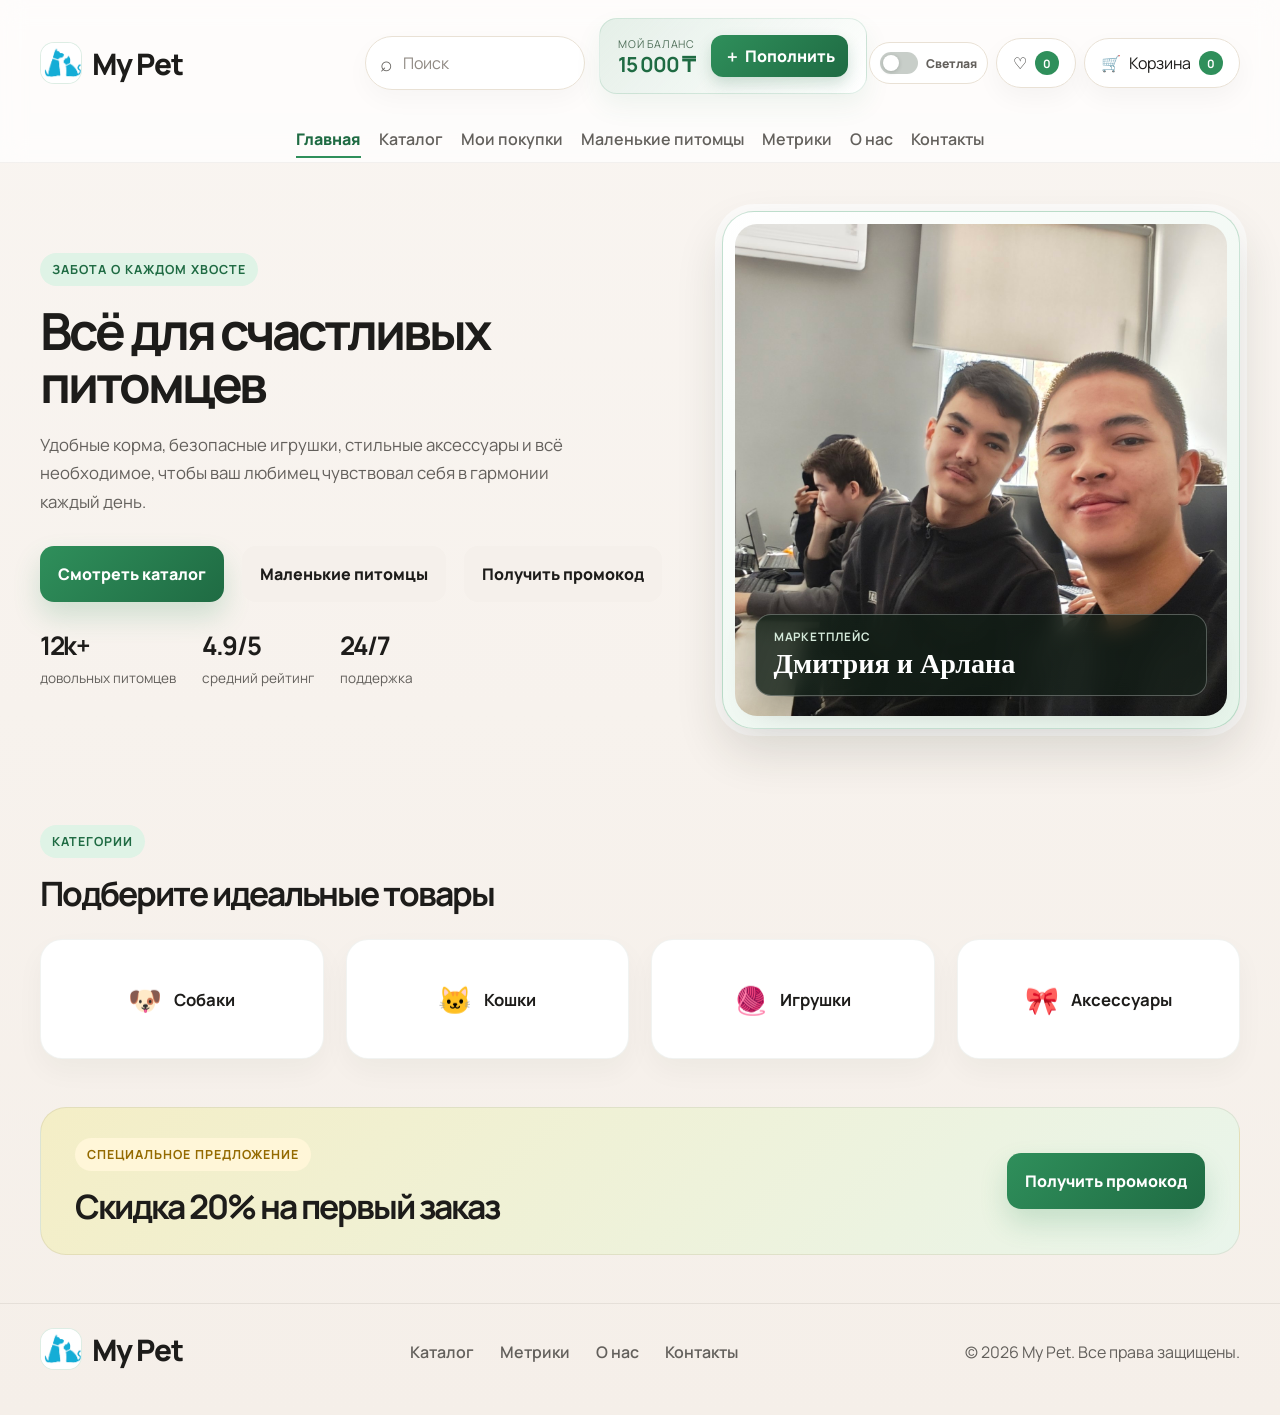
==== index.html @ b41014d1 "Initial My Pet website" ====
<!DOCTYPE html>
<html lang="ru">
  <head>
    <meta charset="UTF-8" />
    <meta name="viewport" content="width=device-width, initial-scale=1.0" />
    <title>My Pet — всё для счастливых питомцев</title>
    <meta
      name="description"
      content="My Pet — современный зоомагазин с товарами для собак, кошек и домашних любимцев."
    />
    <link rel="preconnect" href="https://fonts.googleapis.com" />
    <link rel="preconnect" href="https://fonts.gstatic.com" crossorigin />
    <link
      href="https://fonts.googleapis.com/css2?family=Manrope:wght@400;500;600;700;800&display=swap"
      rel="stylesheet"
    />
    <link rel="icon" href="favicon.ico" type="image/x-icon" />
    <link rel="stylesheet" href="style.css" />
    <link rel="preconnect" href="index2.html">
  </head>
  <body>
    <div class="page-shell">
      <header class="site-header" id="top">
        <div class="container header-inner">
          <a href="index.html" class="logo" aria-label="My Pet home">
            <span class="logo-mark"><img class="logo-photo" src="images (1).png" alt="" /></span>
            <span>My Pet</span>
          </a>

          <nav class="main-nav" aria-label="Основное меню">
            <a href="index.html">Главная</a>
            <a href="catalog.html">Каталог</a>
            <a href="orders.html">Мои покупки</a>
            <a href="index2.html">Маленькие питомцы</a>
            <a href="metrics%20(1).html">Метрики</a>
            <a href="about.html">О нас</a>
            <a href="contacts.html">Контакты</a>
          </nav>

          <div class="header-tools">
            <label class="search-box" aria-label="Поиск товаров">
              <span class="search-icon">⌕</span>
              <input id="searchInput" type="search" placeholder="Поиск" />
            </label>

            <div class="wallet-panel header-wallet" aria-live="polite">
              <div class="wallet-copy">
                <span class="wallet-label">Мой баланс</span>
                <strong class="wallet-value" data-balance-display>0 ₸</strong>
              </div>
              <button class="wallet-button" id="topUpBalanceButton" type="button">
                <span aria-hidden="true">＋</span> Пополнить
              </button>
            </div>

            <label class="theme-toggle">
              <input id="themeToggle" type="checkbox" role="switch" aria-label="Тёмная тема" />
              <span class="theme-switch" aria-hidden="true"><span></span></span>
              <span class="theme-toggle-label" data-theme-label>Светлая</span>
            </label>

            <a class="icon-button" id="favoriteButton" href="favorites.html" aria-label="Избранное">
              <span>♡</span>
              <span class="count" id="favoriteCount">0</span>
            </a>

            <a class="cart-button" id="cartButton" href="cart.html" aria-label="Корзина">
              <span>🛒</span>
              <span>Корзина</span>
              <span class="count" id="cartCount">0</span>
            </a>
          </div>
        </div>
      </header>

      <main>
        <section class="hero container section-space">
          <div class="hero-copy">
            <span class="eyebrow">Забота о каждом хвосте</span>
            <h1>Всё для счастливых питомцев</h1>
            <p>
              Удобные корма, безопасные игрушки, стильные аксессуары и всё необходимое,
              чтобы ваш любимец чувствовал себя в гармонии каждый день.
            </p>

            <div class="hero-actions">
              <a class="primary-btn" href="catalog.html">Смотреть каталог</a>
              <a class="secondary-btn" href="index2.html">Маленькие питомцы</a>
              <button class="secondary-btn" id="promoButton" type="button">Получить промокод</button>
            </div>
            <div class="hero-stats">
              <div>
                <strong>12k+</strong>
                <span>довольных питомцев</span>
              </div>
              <div>
                <strong>4.9/5</strong>
                <span>средний рейтинг</span>
              </div>
              <div>
                <strong>24/7</strong>
                <span>поддержка</span>
              </div>
            </div>
          </div>

          <div class="hero-visual">
            <div class="image-card">
              <img src="5330452060048136921.jpg" alt="Наша фотография" />
              <div class="hero-photo-caption">
                <span>Маркетплейс</span>
                <strong>Дмитрия и Арлана</strong>
              </div>
            </div>
          </div>
        </section>

        <section class="categories container section-space">
          <div class="section-heading">
            <span class="eyebrow">Категории</span>
            <h2>Подберите идеальные товары</h2>
          </div>

          <div class="category-grid">
            <a class="category-card" data-category="dogs" href="catalog.html?category=dogs">
              <span class="category-icon">🐶</span>
              <span>Собаки</span>
            </a>
            <a class="category-card" data-category="cats" href="catalog.html?category=cats">
              <span class="category-icon">🐱</span>
              <span>Кошки</span>
            </a>
            <a class="category-card" data-category="toys" href="catalog.html?category=toys">
              <span class="category-icon">🧶</span>
              <span>Игрушки</span>
            </a>
            <a class="category-card" data-category="accessories" href="catalog.html?category=accessories">
              <span class="category-icon">🎀</span>
              <span>Аксессуары</span>
            </a>
          </div>
        </section>

        <section class="promo-strip container section-space">
          <div class="promo-content">
            <div>
              <span class="eyebrow accent">Специальное предложение</span>
              <h2>Скидка 20% на первый заказ</h2>
            </div>
            <button class="primary-btn" id="promoButtonStrip" type="button">Получить промокод</button>
          </div>
        </section>

      </main>

      <footer class="site-footer">
        <div class="container footer-inner">
          <div>
            <a href="#top" class="logo footer-logo">
              <span class="logo-mark"><img class="logo-photo" src="images (1).png" alt="" /></span>
              <span>My Pet</span>
            </a>
          </div>
          <div class="footer-links">
            <a href="catalog.html">Каталог</a>
            <a href="metrics%20(1).html">Метрики</a>
            <a href="about.html">О нас</a>
            <a href="contacts.html">Контакты</a>
          </div>
          <div class="copyright">© 2026 My Pet. Все права защищены.</div>
        </div>
      </footer>
    </div>

    <button class="scroll-top" id="scrollTop" type="button" aria-label="Наверх">↑</button>

    <div class="modal" id="cartModal" aria-hidden="true">
      <div class="modal-backdrop" data-close="cartModal"></div>
      <div class="modal-dialog cart-modal" role="dialog" aria-modal="true" aria-labelledby="cartTitle">
        <div class="modal-header">
          <h3 id="cartTitle">Корзина</h3>
          <button class="close-btn" type="button" data-close="cartModal" aria-label="Закрыть корзину">×</button>
        </div>
        <div class="cart-content" id="cartContent"></div>
      </div>
    </div>

    <div class="modal" id="promoModal" aria-hidden="true">
      <div class="modal-backdrop" data-close="promoModal"></div>
      <div class="modal-dialog promo-modal" role="dialog" aria-modal="true" aria-labelledby="promoTitle">
        <div class="modal-header">
          <h3 id="promoTitle">Ваш промокод</h3>
          <button class="close-btn" type="button" data-close="promoModal" aria-label="Закрыть промокод">×</button>
        </div>
        <div class="promo-content-box">
          <p>Используйте промокод при оформлении заказа:</p>
          <div class="promo-code" id="promoCodeBox">PAWS20</div>
          <button class="primary-btn" type="button" id="copyPromoCode">Копировать</button>
        </div>
      </div>
    </div>

    <div class="modal" id="balanceModal" aria-hidden="true">
      <div class="modal-backdrop" data-close="balanceModal"></div>
      <div class="modal-dialog payment-modal" role="dialog" aria-modal="true" aria-labelledby="balanceTitle">
        <div class="modal-header">
          <h3 id="balanceTitle">Пополнение баланса</h3>
          <button class="close-btn" type="button" data-close="balanceModal" aria-label="Закрыть пополнение баланса">×</button>
        </div>

        <div class="payment-content">
          <div class="payment-summary">
            <span>Сумма пополнения</span>
            <strong id="balanceTopUpAmount">0 ₸</strong>
          </div>

          <div class="bank-badge">
            <span>💳</span>
            <strong>Оплата через Kaspi Bank</strong>
          </div>

          <div class="form-field wide-field">
            <label for="balanceAmountInput">Сумма</label>
            <input id="balanceAmountInput" type="number" min="500" step="500" value="5000" />
          </div>

          <div class="payment-actions">
            <button class="secondary-btn" type="button" id="cancelTopUpBtn">Отмена</button>
            <button class="primary-btn" type="button" id="confirmTopUpBtn">Пополнить</button>
          </div>
        </div>
      </div>
    </div>

    <div class="modal" id="paymentModal" aria-hidden="true">
      <div class="modal-backdrop" data-close="paymentModal"></div>
      <div class="modal-dialog payment-modal" role="dialog" aria-modal="true" aria-labelledby="paymentTitle">
        <div class="modal-header">
          <h3 id="paymentTitle">Способ оплаты</h3>
          <button class="close-btn" type="button" data-close="paymentModal" aria-label="Закрыть способ оплаты">×</button>
        </div>
        <div class="payment-content">
          <div class="payment-summary">
            <span>К оплате</span>
            <strong id="paymentTotal">0 ₸</strong>
          </div>

          <div class="payment-summary">
            <span>Останется на балансе</span>
            <strong id="paymentBalance">0 ₸</strong>
          </div>

          <div class="payment-methods" role="radiogroup" aria-label="Способ оплаты">
            <label class="payment-option">
              <input type="radio" name="paymentMethod" value="card" checked />
              <span>Каспи Банк</span>
            </label>
          </div>

          <div class="payment-card-panel" id="cardPaymentPanel">
            <div class="saved-card-box" id="savedCardBox"></div>

            <div class="bank-badge">
              <span>💳</span>
              <strong>Оплата через Kaspi Bank</strong>
            </div>

            <div class="form-grid">
              <div class="form-field wide-field">
                <label for="cardHolder">Владелец карты</label>
                <input id="cardHolder" name="cardHolder" type="text" placeholder="Иван Иванов" />
              </div>
              <div class="form-field wide-field">
                <label for="cardNumber">Номер карты Kaspi</label>
                <input id="cardNumber" name="cardNumber" type="text" inputmode="numeric" maxlength="19" placeholder="1234 5678 9012 3456" />
              </div>
              <div class="form-field">
                <label for="cardExpiry">Срок</label>
                <input id="cardExpiry" name="cardExpiry" type="text" inputmode="numeric" maxlength="5" placeholder="MM/YY" />
              </div>
              <div class="form-field">
                <label for="cardCvv">CVV</label>
                <input id="cardCvv" name="cardCvv" type="password" inputmode="numeric" maxlength="4" placeholder="123" />
              </div>
            </div>

            <label class="save-card-box">
              <input type="checkbox" id="saveCardCheckbox" checked />
              <span>Привязать карту Kaspi для следующих заказов</span>
            </label>
          </div>

          <div class="payment-actions">
            <button class="secondary-btn" type="button" data-close="paymentModal">Отмена</button>
            <button class="primary-btn" type="button" id="confirmPaymentBtn">Оплатить</button>
          </div>
        </div>
      </div>
    </div>

    <div class="toast-container" id="toastContainer" aria-live="polite" aria-atomic="true"></div>

    <script src="script.js"></script>
  </body>
</html>
---- style.css ----
:root {
  --bg: #f7f3ee;
  --paper: #fffdf9;
  --card: #ffffff;
  --soft: #f1ebdf;
  --primary: #2f8f5b;
  --primary-dark: #1f6b43;
  --primary-light: #dff3e6;
  --text: #1d1c1a;
  --muted: #63605c;
  --line: #e9e1d5;
  --shadow: 0 16px 34px rgba(34, 39, 30, 0.08);
  --page-background: linear-gradient(180deg, #f9f5f1 0%, #f5efe9 100%);
  --radius-xl: 28px;
  --radius-lg: 22px;
  --radius-md: 16px;
  --radius-sm: 12px;
}

* {
  box-sizing: border-box;
}

html {
  scroll-behavior: smooth;
}

body {
  margin: 0;
  font-family: "Manrope", sans-serif;
  background: var(--page-background);
  color: var(--text);
}

img {
  display: block;
  max-width: 100%;
}

a {
  color: inherit;
  text-decoration: none;
}

button,
input,
select,
textarea {
  font: inherit;
}

button {
  cursor: pointer;
}

.page-shell {
  min-height: 100vh;
}

.container {
  width: min(1200px, calc(100% - 48px));
  margin: 0 auto;
}

.section-space {
  padding-top: 48px;
  padding-bottom: 48px;
}

.site-header {
  position: sticky;
  top: 0;
  z-index: 20;
  backdrop-filter: blur(12px);
  background: rgba(255, 255, 255, 0.72);
  border-bottom: 1px solid rgba(110, 101, 93, 0.08);
}

.header-inner {
  display: flex;
  align-items: center;
  justify-content: space-between;
  min-height: 88px;
  gap: 24px;
}

.logo {
  display: inline-flex;
  align-items: center;
  gap: 10px;
  font-size: 1.85rem;
  font-weight: 800;
  letter-spacing: -0.04em;
}

.logo-mark {
  position: relative;
  display: grid;
  place-items: center;
  width: 42px;
  height: 42px;
  border-radius: 14px;
  background: #fff;
  border: 1px solid rgba(47, 143, 91, 0.16);
  overflow: hidden;
}

.logo-photo {
  position: absolute;
  top: -162%;
  left: -200%;
  width: 500%;
  height: 500%;
  max-width: none;
  object-fit: cover;
  object-position: center;
}

.main-nav {
  display: flex;
  align-items: center;
  gap: 18px;
  color: var(--muted);
  font-weight: 600;
}

.main-nav a {
  position: relative;
  transition: color 0.2s ease;
}

.main-nav a::after {
  content: "";
  position: absolute;
  left: 0;
  bottom: -8px;
  width: 100%;
  height: 2px;
  background: var(--primary);
  transform: scaleX(0);
  transform-origin: center;
  transition: transform 0.2s ease;
}

.main-nav a:hover,
.main-nav a:focus-visible {
  color: var(--text);
}

.main-nav a[aria-current="page"] {
  color: var(--primary-dark);
  font-weight: 800;
}

.main-nav a:hover::after,
.main-nav a:focus-visible::after,
.main-nav a[aria-current="page"]::after {
  transform: scaleX(1);
}

.header-tools a[aria-current="page"] {
  border-color: rgba(47, 143, 91, 0.3);
  background: var(--primary-light);
  color: var(--primary-dark);
}

.header-tools {
  display: flex;
  align-items: center;
  gap: 8px;
}

.theme-toggle {
  position: relative;
  display: inline-flex;
  flex: 0 0 auto;
  align-items: center;
  gap: 8px;
  min-height: 42px;
  padding: 7px 10px;
  border: 1px solid var(--line);
  border-radius: 999px;
  background: var(--card);
  color: var(--muted);
  cursor: pointer;
  font-size: 0.76rem;
  font-weight: 800;
  white-space: nowrap;
}

.theme-toggle input {
  position: absolute;
  width: 1px;
  height: 1px;
  opacity: 0;
}

.theme-switch {
  position: relative;
  display: inline-flex;
  flex: 0 0 38px;
  width: 38px;
  height: 22px;
  align-items: center;
  border-radius: 999px;
  background: #c8cec9;
  transition: background 0.2s ease;
}

.theme-switch > span {
  position: absolute;
  top: 3px;
  left: 3px;
  width: 16px;
  height: 16px;
  border-radius: 50%;
  background: #fff;
  box-shadow: 0 1px 4px rgba(20, 32, 24, 0.2);
  transition: transform 0.2s ease;
}

.theme-toggle input:checked + .theme-switch {
  background: var(--primary);
}

.theme-toggle input:checked + .theme-switch > span {
  transform: translateX(16px);
}

.theme-toggle input:focus-visible + .theme-switch {
  outline: 3px solid rgba(47, 143, 91, 0.28);
  outline-offset: 3px;
}

.header-wallet {
  position: relative;
  top: 6px;
  left: 6px;
  flex: 0 0 auto;
  width: auto;
  min-width: 250px;
  min-height: 62px;
  margin: 0;
  padding: 9px 11px 9px 16px;
  gap: 18px;
  border-radius: 18px;
  background: linear-gradient(135deg, #e3f6e9 0%, #f8fff9 100%);
  border: 1px solid rgba(47, 143, 91, 0.22);
  box-shadow: 0 10px 24px rgba(47, 143, 91, 0.12);
}

.header-wallet .wallet-label {
  margin-bottom: 2px;
  color: #4e6e58;
  font-size: 0.67rem;
  letter-spacing: 0.07em;
}

.header-wallet .wallet-value {
  display: block;
  color: #1f6b43;
  font-size: 1.3rem;
  line-height: 1.1;
  white-space: nowrap;
}

.header-wallet .wallet-button {
  display: inline-flex;
  align-items: center;
  justify-content: center;
  gap: 5px;
  min-height: 42px;
  padding: 0 13px;
  border-radius: 12px;
  background: linear-gradient(135deg, #2f8f5b, #1f6b43);
  box-shadow: 0 7px 15px rgba(31, 107, 67, 0.2);
  white-space: nowrap;
  transition: transform 0.2s ease, box-shadow 0.2s ease;
}

.header-wallet .wallet-button:hover {
  transform: translateY(-1px);
  box-shadow: 0 10px 19px rgba(31, 107, 67, 0.25);
}

.search-box {
  display: inline-flex;
  align-items: center;
  gap: 8px;
  width: min(220px, 18vw);
  padding: 12px 14px;
  background: rgba(255, 255, 255, 0.9);
  border: 1px solid var(--line);
  border-radius: 999px;
  box-shadow: 0 10px 26px rgba(16, 23, 19, 0.03);
}

.search-box input {
  width: 100%;
  border: none;
  background: transparent;
  outline: none;
  color: var(--text);
}

.search-box input::placeholder {
  color: #908a83;
}

.search-icon {
  color: var(--muted);
  font-size: 1.3rem;
}

.icon-button,
.cart-button {
  display: inline-flex;
  align-items: center;
  justify-content: center;
  gap: 8px;
  padding: 12px 16px;
  border: 1px solid var(--line);
  border-radius: 999px;
  background: #fff;
  box-shadow: 0 10px 26px rgba(16, 23, 19, 0.04);
  transition: transform 0.2s ease, box-shadow 0.2s ease;
}

.icon-button:hover,
.cart-button:hover,
.primary-btn:hover,
.secondary-btn:hover,
.filter-button:hover,
.category-card:hover,
.close-btn:hover,
.scroll-top:hover {
  transform: translateY(-1px);
}

.count {
  display: inline-flex;
  justify-content: center;
  align-items: center;
  min-width: 24px;
  height: 24px;
  padding: 2px 6px;
  border-radius: 999px;
  background: var(--primary);
  color: #fff;
  font-size: 0.72rem;
  font-weight: 700;
}

.hero {
  display: grid;
  grid-template-columns: 1.1fr 0.9fr;
  align-items: center;
  gap: 48px;
}

.eyebrow {
  display: inline-block;
  margin-bottom: 18px;
  padding: 8px 12px;
  border-radius: 999px;
  background: var(--primary-light);
  color: var(--primary-dark);
  font-size: 0.78rem;
  font-weight: 700;
  letter-spacing: 0.08em;
  text-transform: uppercase;
}

.eyebrow.accent {
  background: #fff6d8;
  color: #946a00;
}

.hero-copy h1,
.section-heading h2,
.section-heading h1,
.section-heading-title,
.about-copy h2,
.contact-details h2,
.promo-content h2 {
  margin: 0;
  letter-spacing: -0.06em;
  line-height: 1.04;
}

.hero-copy h1 {
  font-size: clamp(3.1rem, 4vw, 5rem);
  max-width: 530px;
}

.hero-copy p,
.about-copy p,
.feature-card p,
.review-card p,
.contact-list,
.promo-content p {
  color: var(--muted);
  line-height: 1.7;
}

.hero-copy p {
  max-width: 560px;
  margin: 20px 0 30px;
  font-size: 1.05rem;
}

.hero-actions {
  display: flex;
  align-items: center;
  gap: 18px;
  margin-bottom: 26px;
}

.wallet-panel {
  display: flex;
  align-items: center;
  justify-content: space-between;
  gap: 16px;
  width: min(400px, 100%);
  margin-bottom: 26px;
  padding: 16px 18px;
  border-radius: 18px;
  background: linear-gradient(135deg, rgba(47, 143, 91, 0.12), rgba(255, 255, 255, 0.9));
  border: 1px solid rgba(47, 143, 91, 0.14);
  box-shadow: 0 12px 26px rgba(47, 143, 91, 0.08);
}

.wallet-panel.header-wallet {
  width: auto;
}

.wallet-copy {
  min-width: 0;
}

.wallet-label {
  display: block;
  color: var(--muted);
  font-size: 0.74rem;
  text-transform: uppercase;
  letter-spacing: 0.08em;
  margin-bottom: 6px;
}

.wallet-value {
  font-size: clamp(1.5rem, 2vw, 2.2rem);
  letter-spacing: -0.05em;
}

.wallet-button {
  border: none;
  border-radius: 12px;
  background: var(--primary);
  color: #fff;
  min-height: 44px;
  padding: 0 16px;
  font-weight: 800;
}

.primary-btn,
.secondary-btn,
.filter-button,
.category-card,
.close-btn,
.scroll-top {
  border: none;
  transition: all 0.2s ease;
}

.primary-btn,
.secondary-btn {
  display: inline-flex;
  align-items: center;
  justify-content: center;
  min-height: 56px;
  padding: 0 22px;
  border-radius: 16px;
  font-weight: 700;
}

.primary-btn {
  background: linear-gradient(135deg, var(--primary) 0%, #45a26a 100%);
  color: #fff;
  box-shadow: 0 18px 30px rgba(47, 143, 91, 0.23);
}

.secondary-btn {
  background: rgba(255, 255, 255, 0.8);
  border: 1px solid var(--line);
  color: var(--text);
}

.hero-stats {
  display: flex;
  align-items: center;
  gap: 26px;
}

.hero-stats div {
  display: flex;
  flex-direction: column;
  gap: 6px;
}

.hero-stats strong {
  font-size: 1.6rem;
  letter-spacing: -0.05em;
}

.hero-stats span {
  color: var(--muted);
  font-size: 0.85rem;
}

.hero-visual {
  display: flex;
  justify-content: center;
}

.image-card {
  position: relative;
  width: min(520px, 100%);
  aspect-ratio: 1;
  padding: 12px;
  border: 1px solid rgba(47, 143, 91, 0.25);
  border-radius: 32px;
  background: linear-gradient(145deg, #fff 0%, #e5f3e9 100%);
  box-shadow: 0 22px 48px rgba(34, 39, 30, 0.14), 0 0 0 7px rgba(255, 255, 255, 0.72);
}

.hero-photo-caption {
  position: absolute;
  right: 32px;
  bottom: 32px;
  left: 32px;
  display: grid;
  gap: 3px;
  padding: 14px 18px 16px;
  border: 1px solid rgba(255, 255, 255, 0.28);
  border-radius: 16px;
  background: linear-gradient(110deg, rgba(17, 31, 22, 0.84), rgba(17, 31, 22, 0.58));
  box-shadow: 0 12px 30px rgba(9, 20, 12, 0.2);
  backdrop-filter: blur(10px);
  color: #fff;
}

.hero-photo-caption span {
  color: #d5eadb;
  font-size: 0.73rem;
  font-weight: 700;
  letter-spacing: 0.08em;
  text-transform: uppercase;
}

.hero-photo-caption strong {
  font-family: Georgia, "Times New Roman", serif;
  font-size: clamp(1.3rem, 2.2vw, 1.8rem);
  font-weight: 700;
  line-height: 1.12;
}

.image-card img {
  width: 100%;
  height: 100%;
  border-radius: 22px;
  object-fit: cover;
  object-position: 54% center;
}

.section-heading {
  margin-bottom: 28px;
}

.section-heading.center {
  text-align: center;
}

.section-heading h2,
.section-heading h1,
.section-heading-title,
.about-copy h2,
.contact-details h2,
.promo-content h2 {
  font-size: clamp(2.1rem, 2vw, 2.9rem);
}

.category-grid,
.features-grid,
.reviews-grid {
  display: grid;
  gap: 22px;
}

.category-grid {
  grid-template-columns: repeat(4, minmax(0, 1fr));
}

.category-card {
  display: flex;
  align-items: center;
  justify-content: center;
  gap: 12px;
  min-height: 120px;
  border-radius: var(--radius-lg);
  background: var(--card);
  border: 1px solid rgba(121, 133, 120, 0.1);
  box-shadow: 0 12px 28px rgba(36, 41, 33, 0.04);
  font-weight: 700;
  font-size: 1.05rem;
}

.category-card.active {
  background: linear-gradient(180deg, #edf9f1 0%, #e3f3e9 100%);
  border-color: rgba(47, 143, 91, 0.18);
  box-shadow: 0 14px 26px rgba(47, 143, 91, 0.12);
}

.category-icon {
  font-size: 1.7rem;
}

.catalog-header {
  display: flex;
  align-items: end;
  justify-content: space-between;
  gap: 24px;
  margin-bottom: 22px;
}

.catalog-controls select {
  min-width: 200px;
  height: 52px;
  border: 1px solid var(--line);
  background: rgba(255, 255, 255, 0.9);
  border-radius: 16px;
  padding: 0 18px;
  color: var(--text);
  outline: none;
}

.catalog-toolbar {
  margin-bottom: 22px;
}

.filter-group {
  display: flex;
  align-items: center;
  gap: 12px;
  flex-wrap: wrap;
}

.filter-button {
  min-height: 46px;
  padding: 0 18px;
  border-radius: 999px;
  background: rgba(255, 255, 255, 0.6);
  border: 1px solid var(--line);
  color: var(--muted);
  font-weight: 700;
}

.filter-button.active {
  background: var(--primary);
  color: #fff;
  border-color: transparent;
}

.product-grid {
  display: grid;
  grid-template-columns: repeat(4, minmax(0, 1fr));
  gap: 22px;
}

.orders-grid {
  display: grid;
  grid-template-columns: repeat(2, minmax(0, 1fr));
  gap: 22px;
}

.order-card {
  display: grid;
  grid-template-columns: 120px 1fr;
  gap: 18px;
  padding: 18px;
  background: var(--card);
  border: 1px solid rgba(125, 118, 109, 0.08);
  border-radius: 26px;
  box-shadow: 0 14px 28px rgba(41, 48, 43, 0.06);
}

.order-card-image {
  height: 120px;
  border-radius: 18px;
  overflow: hidden;
  background: #f5eee4;
}

.order-card-image img {
  width: 100%;
  height: 100%;
  object-fit: cover;
}

.order-card-body {
  display: grid;
  gap: 12px;
}

.order-card-top {
  display: flex;
  justify-content: space-between;
  align-items: start;
  gap: 12px;
}

.order-name {
  font-size: 1.12rem;
  font-weight: 800;
  letter-spacing: -0.03em;
}

.order-status {
  display: inline-flex;
  align-items: center;
  padding: 6px 10px;
  border-radius: 999px;
  background: rgba(47, 143, 91, 0.08);
  color: var(--primary-dark);
  font-size: 0.76rem;
  font-weight: 800;
}

.order-meta {
  display: grid;
  grid-template-columns: repeat(3, minmax(0, 1fr));
  gap: 10px;
}

.order-meta-item {
  display: grid;
  gap: 4px;
  padding: 12px 10px;
  border-radius: 14px;
  background: #faf7f4;
  border: 1px solid rgba(121, 133, 120, 0.08);
}

.order-meta-item span {
  color: var(--muted);
  font-size: 0.74rem;
  text-transform: uppercase;
  letter-spacing: 0.06em;
}

.order-meta-item strong {
  font-size: 0.96rem;
}

.order-track {
  display: flex;
  align-items: center;
  justify-content: space-between;
  gap: 10px;
  padding: 10px 12px;
  border-radius: 12px;
  background: #f3faf5;
  border: 1px solid rgba(47, 143, 91, 0.12);
  color: var(--primary-dark);
  font-weight: 700;
}

.order-track small {
  color: var(--muted);
}

.order-actions {
  display: flex;
  justify-content: flex-end;
}

.cancel-order-btn {
  border: 1px solid rgba(191, 60, 60, 0.22);
  background: rgba(191, 60, 60, 0.06);
  color: #a73a3a;
  border-radius: 10px;
  padding: 9px 12px;
  font-weight: 700;
}

.product-card {
  position: relative;
  display: flex;
  flex-direction: column;
  background: var(--card);
  border: 1px solid rgba(125, 118, 109, 0.08);
  border-radius: 26px;
  overflow: hidden;
  box-shadow: 0 14px 28px rgba(41, 48, 43, 0.06);
  transition: transform 0.2s ease, box-shadow 0.2s ease;
}

.product-card:hover {
  transform: translateY(-4px);
  box-shadow: 0 18px 32px rgba(41, 48, 43, 0.08);
}

.product-image {
  position: relative;
  height: 240px;
  overflow: hidden;
  background: #f5eee4;
}

.product-image img {
  width: 100%;
  height: 100%;
  object-fit: cover;
}

.product-badge {
  position: absolute;
  top: 14px;
  left: 14px;
  z-index: 1;
  padding: 6px 10px;
  border-radius: 999px;
  background: rgba(255, 255, 255, 0.9);
  color: var(--primary-dark);
  font-size: 0.72rem;
  font-weight: 800;
}

.favorite-toggle {
  position: absolute;
  top: 14px;
  right: 14px;
  z-index: 1;
  display: grid;
  place-items: center;
  width: 38px;
  height: 38px;
  border-radius: 50%;
  border: none;
  background: rgba(255, 255, 255, 0.92);
  box-shadow: 0 8px 18px rgba(18, 22, 15, 0.08);
  font-size: 1.3rem;
  color: var(--muted);
}

.favorite-toggle.active {
  background: #ffe9ee;
  color: #dd3a5f;
}

.product-info {
  display: flex;
  flex: 1;
  flex-direction: column;
  gap: 10px;
  padding: 18px 18px 20px;
}

.product-top {
  display: flex;
  align-items: start;
  justify-content: space-between;
  gap: 12px;
}

.product-name {
  font-size: 1.12rem;
  font-weight: 700;
  line-height: 1.35;
}

.rating {
  display: inline-flex;
  align-items: center;
  gap: 6px;
  color: #8d6a00;
  font-size: 0.78rem;
  font-weight: 700;
}

.price-box {
  display: flex;
  align-items: baseline;
  gap: 10px;
}

.price {
  font-size: 1.55rem;
  font-weight: 800;
  letter-spacing: -0.05em;
}

.old-price {
  color: #9a9894;
  text-decoration: line-through;
  font-weight: 600;
}

.discount-tag {
  display: inline-flex;
  align-items: center;
  justify-content: center;
  padding: 5px 8px;
  border-radius: 999px;
  background: #fff3d5;
  color: #9e6900;
  font-size: 0.7rem;
  font-weight: 800;
}

.product-actions {
  margin-top: auto;
  display: flex;
  align-items: center;
  gap: 12px;
}

.add-cart-btn {
  flex: 1;
  min-height: 48px;
  border: none;
  border-radius: 14px;
  background: linear-gradient(135deg, var(--primary) 0%, #49a66e 100%);
  color: #fff;
  font-weight: 700;
}

.cart-flight-image {
  position: fixed;
  z-index: 60;
  max-width: none;
  margin: 0;
  object-fit: cover;
  pointer-events: none;
  box-shadow: 0 12px 28px rgba(24, 40, 28, 0.25);
  will-change: transform, opacity;
}

.quick-buy {
  width: 50px;
  height: 48px;
  border: 1px solid var(--line);
  border-radius: 14px;
  background: #fff;
}

.features-grid {
  grid-template-columns: repeat(4, minmax(0, 1fr));
}

.feature-card {
  background: rgba(255, 255, 255, 0.7);
  border: 1px solid rgba(124, 118, 109, 0.08);
  border-radius: 24px;
  padding: 28px 22px 24px;
  box-shadow: 0 14px 28px rgba(40, 47, 39, 0.04);
}

.feature-icon {
  display: inline-grid;
  place-items: center;
  width: 62px;
  height: 62px;
  margin-bottom: 18px;
  border-radius: 18px;
  background: var(--primary-light);
  font-size: 1.8rem;
}

.feature-card h3 {
  margin: 0 0 12px;
  font-size: 1.25rem;
}

.promo-strip {
  padding-top: 0;
}

.promo-content {
  display: flex;
  align-items: center;
  justify-content: space-between;
  gap: 20px;
  padding: 30px 34px;
  border-radius: 26px;
  background: linear-gradient(135deg, #f4eec6 0%, #e9f5eb 100%);
  border: 1px solid rgba(128, 119, 92, 0.14);
}

.about {
  display: grid;
  grid-template-columns: 1fr 1fr;
  gap: 42px;
  align-items: center;
}

.about-media {
  border-radius: 32px;
  overflow: hidden;
  box-shadow: var(--shadow);
}

.about-copy p {
  margin: 20px 0;
}

.about-list {
  margin: 24px 0 0;
  padding: 0;
  list-style: none;
  display: grid;
  gap: 12px;
  color: var(--text);
  font-weight: 600;
}

.about-list li {
  position: relative;
  padding-left: 32px;
}

.about-list li::before {
  content: "✓";
  position: absolute;
  left: 0;
  top: 0;
  display: inline-grid;
  place-items: center;
  width: 22px;
  height: 22px;
  border-radius: 50%;
  background: var(--primary-light);
  color: var(--primary-dark);
  font-size: 0.82rem;
}

.reviews-grid {
  grid-template-columns: repeat(3, minmax(0, 1fr));
}

.review-card {
  padding: 26px 22px;
  border-radius: 24px;
  border: 1px solid rgba(123, 115, 108, 0.08);
  background: rgba(255, 255, 255, 0.76);
  box-shadow: 0 14px 26px rgba(31, 35, 29, 0.04);
}

.review-stars {
  margin-bottom: 12px;
  color: #f3b000;
  font-size: 1.15rem;
}

.review-author {
  display: flex;
  flex-direction: column;
  gap: 3px;
  margin-top: 18px;
}

.review-author span {
  color: var(--muted);
  font-size: 0.86rem;
}

.contacts {
  display: grid;
  grid-template-columns: 0.8fr 1.2fr;
  gap: 34px;
  align-items: start;
}

.contact-list {
  list-style: none;
  padding: 0;
  margin: 20px 0 0;
  display: grid;
  gap: 12px;
}

.contact-form {
  display: grid;
  gap: 20px;
  padding: 28px 24px;
  background: rgba(255, 255, 255, 0.8);
  border-radius: 30px;
  border: 1px solid rgba(122, 117, 110, 0.08);
  box-shadow: 0 16px 30px rgba(31, 35, 29, 0.04);
}

.form-field {
  display: grid;
  gap: 8px;
}

.form-field label {
  font-weight: 700;
}

.form-field input,
.form-field textarea {
  width: 100%;
  border: 1px solid var(--line);
  border-radius: 14px;
  padding: 15px 16px;
  background: #fff;
  color: var(--text);
  outline: none;
}

.form-field input:focus,
.form-field textarea:focus,
.search-box:focus-within,
.catalog-controls select:focus {
  border-color: rgba(47, 143, 91, 0.42);
  box-shadow: 0 0 0 4px rgba(47, 143, 91, 0.08);
}

.site-footer {
  padding: 24px 0 40px;
  border-top: 1px solid rgba(116, 105, 94, 0.12);
}

.footer-inner {
  display: flex;
  align-items: center;
  justify-content: space-between;
  gap: 20px;
}

.footer-links {
  display: flex;
  align-items: center;
  gap: 26px;
  color: var(--muted);
  font-weight: 600;
}

.quick-access {
  padding-top: 0;
  padding-bottom: 42px;
}

.quick-access-grid {
  display: grid;
  grid-template-columns: repeat(3, minmax(0, 1fr));
  gap: 16px;
}

.quick-access-card {
  display: flex;
  align-items: center;
  gap: 14px;
  min-width: 0;
  min-height: 92px;
  padding: 16px 18px;
  border: 1px solid var(--line);
  border-radius: 16px;
  background: rgba(255, 255, 255, 0.88);
  color: var(--text);
  text-align: left;
  box-shadow: 0 10px 24px rgba(36, 41, 33, 0.05);
  transition: transform 0.2s ease, box-shadow 0.2s ease, border-color 0.2s ease;
}

.quick-access-card:hover,
.quick-access-card:focus-visible {
  transform: translateY(-2px);
  border-color: rgba(47, 143, 91, 0.3);
  box-shadow: 0 14px 26px rgba(36, 41, 33, 0.09);
}

.quick-access-icon {
  display: grid;
  flex: 0 0 48px;
  place-items: center;
  width: 48px;
  height: 48px;
  border-radius: 14px;
  background: var(--primary-light);
  color: var(--primary-dark);
  font-size: 1.5rem;
}

.quick-access-copy {
  display: grid;
  flex: 1;
  min-width: 0;
  gap: 4px;
}

.quick-access-copy strong {
  line-height: 1.3;
}

.quick-access-copy small {
  color: var(--muted);
}

.quick-access-arrow {
  color: var(--primary-dark);
  font-size: 1.2rem;
}

.copyright {
  color: var(--muted);
}

.scroll-top {
  position: fixed;
  right: 32px;
  bottom: 32px;
  z-index: 30;
  display: grid;
  place-items: center;
  width: 54px;
  height: 54px;
  border-radius: 50%;
  background: var(--primary);
  color: #fff;
  box-shadow: 0 18px 32px rgba(47, 143, 91, 0.25);
  opacity: 0;
  visibility: hidden;
  transform: translateY(12px);
  transition: all 0.2s ease;
}

.scroll-top.visible {
  opacity: 1;
  visibility: visible;
  transform: translateY(0);
}

.modal {
  position: fixed;
  inset: 0;
  display: grid;
  place-items: center;
  z-index: 50;
  opacity: 0;
  visibility: hidden;
  pointer-events: none;
  transition: opacity 0.2s ease, visibility 0.2s ease;
}

.modal.open {
  opacity: 1;
  visibility: visible;
  pointer-events: auto;
}

.modal-backdrop {
  position: absolute;
  inset: 0;
  background: rgba(22, 24, 19, 0.38);
}

.modal-dialog {
  position: relative;
  width: min(680px, calc(100% - 40px));
  max-height: 78vh;
  overflow: auto;
  background: #fff;
  border-radius: 28px;
  box-shadow: 0 24px 44px rgba(17, 25, 19, 0.18);
  padding: 26px 24px;
}

.modal-header {
  display: flex;
  align-items: center;
  justify-content: space-between;
  gap: 16px;
  margin-bottom: 20px;
}

.modal-header h3 {
  margin: 0;
  font-size: 1.8rem;
  letter-spacing: -0.04em;
}

.close-btn {
  width: 40px;
  height: 40px;
  border-radius: 50%;
  background: #f2efe9;
  font-size: 1.6rem;
}

.cart-content {
  display: grid;
  gap: 18px;
}

.cart-empty {
  padding: 24px 16px;
  text-align: center;
  color: var(--muted);
  background: #f9f6f2;
  border-radius: 20px;
}

.cart-item {
  display: grid;
  grid-template-columns: 92px 1fr auto;
  gap: 16px;
  padding: 12px 0;
  border-bottom: 1px solid var(--line);
}

.cart-item:last-child {
  border-bottom: none;
}

.cart-item img {
  width: 92px;
  height: 92px;
  border-radius: 18px;
  object-fit: cover;
}

.cart-item-info {
  display: flex;
  flex-direction: column;
  justify-content: center;
  gap: 8px;
}

.cart-item-name {
  font-weight: 700;
}

.cart-item-meta {
  display: flex;
  align-items: center;
  gap: 10px;
  flex-wrap: wrap;
  color: var(--muted);
  font-size: 0.92rem;
}

.quantity-controls {
  display: inline-flex;
  align-items: center;
  gap: 10px;
  padding: 6px 10px;
  border-radius: 12px;
  background: #f8f5f1;
}

.qty-btn {
  width: 26px;
  height: 26px;
  border-radius: 8px;
  border: none;
  background: #fff;
  font-weight: 700;
}

.cart-item-total {
  display: flex;
  flex-direction: column;
  align-items: end;
  justify-content: center;
  gap: 10px;
}

.remove-btn {
  border: none;
  background: transparent;
  color: var(--muted);
}

.cart-footer {
  margin-top: 18px;
  padding-top: 18px;
  border-top: 1px solid var(--line);
  display: flex;
  align-items: center;
  justify-content: space-between;
  gap: 16px;
}

.cart-total {
  font-size: 1.2rem;
  font-weight: 800;
}

.promo-content-box {
  display: grid;
  gap: 18px;
  text-align: center;
}

.promo-content-box p {
  margin: 0;
  color: var(--muted);
}

.promo-code {
  padding: 16px 18px;
  border-radius: 16px;
  background: #f3f9f5;
  border: 1px dashed rgba(47, 143, 91, 0.4);
  font-size: 2rem;
  letter-spacing: 0.12em;
  font-weight: 800;
  color: var(--primary-dark);
}

.payment-modal {
  width: min(460px, calc(100% - 28px));
  padding: 24px 20px 18px;
}

.payment-content {
  display: grid;
  gap: 18px;
}

.payment-summary {
  display: flex;
  align-items: center;
  justify-content: space-between;
  gap: 16px;
  padding: 14px 16px;
  border-radius: 16px;
  background: #f7f3ee;
  color: var(--muted);
}

.payment-summary strong {
  color: var(--text);
  font-size: 1.2rem;
}

.payment-summary.balance-insufficient {
  background: #fff0ef;
  color: #a73a3a;
}

.payment-summary.balance-insufficient strong {
  color: #a73a3a;
}

.payment-methods {
  display: grid;
  grid-template-columns: 1fr;
  gap: 10px;
}

.payment-option {
  display: flex;
  align-items: center;
  justify-content: center;
  gap: 8px;
  padding: 12px 10px;
  border-radius: 14px;
  border: 1px solid var(--line);
  background: #fff;
  color: var(--muted);
  transition: all 0.2s ease;
  font-weight: 700;
}

.payment-option input {
  accent-color: var(--primary);
}

.payment-option:has(input:checked) {
  border-color: rgba(47, 143, 91, 0.34);
  background: rgba(47, 143, 91, 0.05);
  color: var(--primary-dark);
}

.payment-card-panel {
  display: grid;
  gap: 14px;
}

.saved-card-box {
  display: flex;
  align-items: center;
  justify-content: space-between;
  gap: 12px;
  padding: 12px 14px;
  border-radius: 14px;
  background: #f4faf6;
  border: 1px solid rgba(47, 143, 91, 0.12);
  color: var(--primary-dark);
  font-size: 0.96rem;
}

.bank-badge {
  display: flex;
  align-items: center;
  gap: 10px;
  padding: 12px 14px;
  border-radius: 14px;
  background: #fff8e8;
  border: 1px solid rgba(255, 176, 59, 0.22);
  color: #8e5b00;
  font-size: 0.95rem;
}

.saved-card-box .saved-card-meta {
  display: grid;
  gap: 4px;
}

.saved-card-box .saved-card-number {
  font-weight: 800;
}

.saved-card-box .link-btn,
.secondary-btn {
  border: 1px solid var(--line);
  background: #fff;
  color: var(--text);
  border-radius: 12px;
  padding: 8px 12px;
  font-weight: 600;
}

.link-btn {
  border: none;
  background: transparent;
  color: var(--primary-dark);
  padding: 0;
}

.form-grid {
  display: grid;
  grid-template-columns: repeat(2, minmax(0, 1fr));
  gap: 12px;
}

.wide-field {
  grid-column: 1 / -1;
}

.form-field {
  display: grid;
  gap: 8px;
}

.form-field label {
  font-size: 0.82rem;
  font-weight: 700;
  color: var(--muted);
}

.form-field input {
  width: 100%;
  border: 1px solid var(--line);
  border-radius: 12px;
  background: #fff;
  padding: 12px 14px;
  color: var(--text);
}

.form-field input:focus {
  outline: none;
  border-color: rgba(47, 143, 91, 0.42);
  box-shadow: 0 0 0 4px rgba(47, 143, 91, 0.08);
}

.save-card-box {
  display: flex;
  align-items: center;
  gap: 10px;
  color: var(--muted);
  font-size: 0.92rem;
}

.save-card-box input {
  accent-color: var(--primary);
}

.payment-actions {
  display: flex;
  align-items: center;
  justify-content: flex-end;
  gap: 12px;
  padding-top: 6px;
}

.primary-btn,
.secondary-btn {
  border: none;
  border-radius: 14px;
  padding: 12px 18px;
  font-weight: 800;
  transition: transform 0.2s ease, box-shadow 0.2s ease;
}

.primary-btn {
  background: linear-gradient(135deg, var(--primary), var(--primary-dark));
  color: #fff;
  box-shadow: 0 14px 28px rgba(47, 143, 91, 0.2);
}

.primary-btn:hover,
.secondary-btn:hover {
  transform: translateY(-1px);
}

.secondary-btn {
  background: #f5f0eb;
  color: var(--text);
}

.hidden {
  display: none !important;
}

.mini-page {
  padding-bottom: 40px;
}

.mini-hero {
  display: grid;
  grid-template-columns: 1.1fr 0.9fr;
  gap: 36px;
  align-items: center;
  padding-top: 56px;
}

.mini-hero-copy h1 {
  margin: 0;
  font-size: clamp(2.7rem, 4vw, 4.5rem);
  letter-spacing: -0.07em;
  line-height: 1.02;
}

.mini-hero-copy p {
  margin: 18px 0 24px;
  max-width: 560px;
  color: var(--muted);
  font-size: 1.06rem;
  line-height: 1.75;
}

.mini-badges {
  display: flex;
  flex-wrap: wrap;
  gap: 12px;
  margin-bottom: 26px;
}

.mini-badges span {
  display: inline-flex;
  align-items: center;
  justify-content: center;
  min-height: 38px;
  padding: 0 14px;
  border-radius: 999px;
  border: 1px solid rgba(47, 143, 91, 0.1);
  background: rgba(223, 243, 230, 0.7);
  color: var(--primary-dark);
  font-weight: 700;
}

.mini-visual {
  display: flex;
  justify-content: center;
}

.mini-card {
  width: min(560px, 100%);
  padding: 18px;
  border-radius: 30px;
  background: linear-gradient(180deg, #fffdf9 0%, #f4efe9 100%);
  border: 1px solid rgba(97, 107, 94, 0.08);
  box-shadow: var(--shadow);
}

.mini-card img {
  width: 100%;
  border-radius: 24px;
}

.mini-section {
  margin-top: 32px;
}

.mini-grid {
  display: grid;
  grid-template-columns: repeat(3, minmax(0, 1fr));
  gap: 22px;
}

.mini-product {
  overflow: hidden;
  border-radius: 26px;
  background: var(--card);
  border: 1px solid rgba(125, 118, 109, 0.08);
  box-shadow: 0 14px 28px rgba(41, 48, 43, 0.06);
}

.mini-product-image {
  position: relative;
  height: 220px;
}

.mini-product-image img {
  width: 100%;
  height: 100%;
  object-fit: cover;
}

.mini-product-body {
  padding: 18px 18px 20px;
}

.mini-product-body h3 {
  margin: 0 0 10px;
  font-size: 1.3rem;
}

.mini-product-body p {
  margin: 0 0 16px;
  color: var(--muted);
  line-height: 1.6;
}

.mini-price-row {
  display: flex;
  align-items: center;
  justify-content: space-between;
  gap: 12px;
}

.mini-price-row strong {
  font-size: 1.5rem;
  letter-spacing: -0.05em;
}

.mini-pill {
  display: inline-flex;
  align-items: center;
  justify-content: center;
  min-height: 42px;
  padding: 0 16px;
  border-radius: 999px;
  background: var(--primary-light);
  color: var(--primary-dark);
  font-weight: 800;
}

.mini-compare {
  margin-top: 40px;
  display: grid;
  grid-template-columns: repeat(3, minmax(0, 1fr));
  gap: 20px;
}

.mini-feature {
  padding: 26px 22px;
  border-radius: 24px;
  background: rgba(255, 255, 255, 0.7);
  border: 1px solid rgba(124, 118, 109, 0.08);
  box-shadow: 0 12px 26px rgba(31, 35, 29, 0.04);
}

.mini-feature h3 {
  margin: 0 0 10px;
  font-size: 1.2rem;
}

.mini-feature p {
  margin: 0;
  color: var(--muted);
  line-height: 1.7;
}

.mini-cta {
  margin-top: 40px;
  display: flex;
  align-items: center;
  justify-content: space-between;
  gap: 20px;
  padding: 28px 30px;
  border-radius: 26px;
  background: linear-gradient(135deg, #f7ecda 0%, #eaf6ed 100%);
  border: 1px solid rgba(128, 119, 92, 0.14);
}

.mini-cta h2 {
  margin: 0;
  letter-spacing: -0.06em;
  font-size: clamp(2rem, 2vw, 2.8rem);
}

.mini-cta p {
  margin: 8px 0 0;
  color: var(--muted);
}

.metrics-main {
  padding-top: 52px;
  padding-bottom: 72px;
}

.metrics-intro {
  display: flex;
  align-items: flex-end;
  justify-content: space-between;
  gap: 28px;
  margin-bottom: 30px;
}

.metrics-intro h1 {
  max-width: 720px;
  margin: 0;
  font-size: clamp(2.4rem, 4vw, 4.2rem);
  letter-spacing: -0.06em;
  line-height: 1.05;
}

.metrics-intro p {
  max-width: 660px;
  margin: 18px 0 0;
  color: var(--muted);
  line-height: 1.7;
}

.metrics-updated {
  display: inline-flex;
  flex: 0 0 auto;
  align-items: center;
  gap: 9px;
  padding: 11px 14px;
  border: 1px solid var(--line);
  border-radius: 999px;
  background: rgba(255, 255, 255, 0.78);
  color: var(--muted);
  font-size: 0.84rem;
  font-weight: 700;
}

.metrics-live-dot,
.network-legend-dot {
  width: 9px;
  height: 9px;
  border-radius: 50%;
  background: var(--primary);
  box-shadow: 0 0 0 4px rgba(47, 143, 91, 0.12);
}

.metrics-grid {
  display: grid;
  grid-template-columns: repeat(3, minmax(0, 1fr));
  gap: 16px;
  margin-bottom: 22px;
}

.metric-card {
  display: grid;
  align-content: start;
  gap: 13px;
  min-height: 205px;
  padding: 22px;
  border: 1px solid rgba(125, 118, 109, 0.1);
  border-radius: 18px;
  background: rgba(255, 255, 255, 0.86);
  box-shadow: 0 12px 26px rgba(41, 48, 43, 0.05);
}

.metric-card-top {
  display: flex;
  align-items: center;
  justify-content: space-between;
  gap: 12px;
}

.metric-icon {
  display: grid;
  place-items: center;
  width: 40px;
  height: 40px;
  border-radius: 12px;
  background: var(--primary-light);
  color: var(--primary-dark);
  font-size: 1.2rem;
}

.metric-trend,
.metric-status {
  display: inline-flex;
  align-items: center;
  min-height: 28px;
  padding: 0 9px;
  border-radius: 999px;
  background: #edf8f0;
  color: var(--primary-dark);
  font-size: 0.75rem;
  font-weight: 800;
}

.metric-label,
.metric-note {
  margin: 0;
  color: var(--muted);
  line-height: 1.45;
}

.metric-label {
  font-size: 0.9rem;
  font-weight: 700;
}

.metric-value {
  margin: -4px 0;
  color: var(--text);
  font-size: clamp(1.8rem, 3vw, 2.5rem);
  font-weight: 800;
  letter-spacing: -0.05em;
  line-height: 1;
}

.metric-unit,
.metric-plus {
  margin-left: 3px;
  font-size: 0.58em;
  letter-spacing: 0;
}

.metric-note {
  font-size: 0.78rem;
}

.network-card {
  padding: 28px;
  border: 1px solid rgba(125, 118, 109, 0.1);
  border-radius: 20px;
  background: rgba(255, 255, 255, 0.88);
  box-shadow: 0 14px 28px rgba(41, 48, 43, 0.06);
}

.network-heading {
  display: flex;
  align-items: flex-end;
  justify-content: space-between;
  gap: 20px;
}

.network-heading h2 {
  margin: 0;
  font-size: clamp(1.4rem, 2.4vw, 2rem);
  letter-spacing: -0.04em;
  line-height: 1.15;
}

.network-heading p {
  margin: 8px 0 0;
  color: var(--muted);
}

.network-legend {
  display: inline-flex;
  align-items: center;
  gap: 9px;
  color: var(--muted);
  font-size: 0.84rem;
  font-weight: 700;
  white-space: nowrap;
}

.network-chart {
  display: grid;
  grid-template-columns: 38px minmax(0, 1fr);
  gap: 12px;
  height: 260px;
  margin-top: 28px;
}

.chart-y-axis {
  display: flex;
  flex-direction: column;
  justify-content: space-between;
  padding-bottom: 30px;
  color: var(--muted);
  font-size: 0.72rem;
  text-align: right;
}

.chart-plot {
  position: relative;
  min-width: 0;
}

.chart-grid-lines {
  position: absolute;
  inset: 0 0 30px;
  display: flex;
  flex-direction: column;
  justify-content: space-between;
}

.chart-grid-lines span {
  border-top: 1px solid var(--line);
}

.chart-bars {
  position: absolute;
  inset: 0;
  display: grid;
  grid-template-columns: repeat(7, minmax(0, 1fr));
  gap: 10px;
}

.chart-column {
  position: relative;
  min-width: 0;
}

.chart-bar {
  position: absolute;
  bottom: 30px;
  left: 50%;
  width: min(34px, 65%);
  height: calc(var(--bar-height) * 0.72);
  border-radius: 9px 9px 3px 3px;
  background: linear-gradient(180deg, #54b47a 0%, #2f8f5b 100%);
  box-shadow: 0 7px 14px rgba(47, 143, 91, 0.16);
  transform: translateX(-50%);
  transform-origin: bottom;
  transition: filter 0.2s ease, transform 0.2s ease;
}

.chart-column:hover .chart-bar {
  filter: saturate(1.15);
  transform: translateX(-50%) scaleX(1.12);
}

.chart-tooltip {
  position: absolute;
  bottom: calc(var(--bar-height) * 0.72 + 34px);
  left: 50%;
  padding: 4px 7px;
  border-radius: 7px;
  background: var(--text);
  color: #fff;
  font-size: 0.7rem;
  font-weight: 800;
  opacity: 0;
  pointer-events: none;
  transform: translate(-50%, 3px);
  transition: opacity 0.18s ease, transform 0.18s ease;
}

.chart-column:hover .chart-tooltip {
  opacity: 1;
  transform: translate(-50%, 0);
}

.chart-day {
  position: absolute;
  right: 0;
  bottom: 0;
  left: 0;
  color: var(--muted);
  font-size: 0.74rem;
  text-align: center;
}

.network-summary {
  display: flex;
  justify-content: space-between;
  gap: 16px;
  margin-top: 14px;
  padding-top: 16px;
  border-top: 1px solid var(--line);
  color: var(--muted);
  font-size: 0.88rem;
}

.network-summary strong {
  color: var(--text);
}

.toast-container {
  position: fixed;
  right: 28px;
  bottom: 28px;
  display: grid;
  gap: 12px;
  z-index: 70;
}

.toast {
  min-width: 260px;
  max-width: 300px;
  padding: 14px 16px;
  border-radius: 14px;
  background: rgba(29, 28, 26, 0.92);
  color: #fff;
  box-shadow: 0 18px 32px rgba(18, 21, 18, 0.18);
  animation: slideIn 0.28s ease;
}

@keyframes slideIn {
  from {
    transform: translateX(18px);
    opacity: 0;
  }
  to {
    transform: translateX(0);
    opacity: 1;
  }
}

.hidden {
  display: none !important;
}

@media (min-width: 1025px) {
  .header-inner {
    flex-wrap: wrap;
    gap: 14px 20px;
    padding: 12px 0;
  }

  .main-nav {
    order: 3;
    width: 100%;
    justify-content: center;
  }

  .header-tools {
    margin-left: auto;
  }
}

@media (max-width: 1024px) {
  .container {
    width: min(100% - 28px, 1200px);
  }

  .header-inner {
    flex-wrap: wrap;
    justify-content: center;
    padding: 14px 0;
  }

  .main-nav {
    order: 3;
    width: 100%;
    justify-content: center;
    flex-wrap: wrap;
    gap: 16px 22px;
  }

  .header-tools {
    width: 100%;
    justify-content: center;
  }

  .search-box {
    flex: 1;
    width: auto;
    max-width: 420px;
  }

  .hero,
  .about,
  .contacts,
  .mini-hero {
    grid-template-columns: 1fr;
  }

  .hero-copy,
  .hero-copy p,
  .mini-hero-copy p {
    max-width: none;
  }

  .category-grid,
  .features-grid,
  .product-grid,
  .mini-grid,
  .mini-compare {
    grid-template-columns: repeat(2, minmax(0, 1fr));
  }

  .reviews-grid {
    grid-template-columns: 1fr;
  }

  .metrics-grid {
    grid-template-columns: repeat(2, minmax(0, 1fr));
  }

  .metrics-intro {
    flex-direction: column;
    align-items: flex-start;
  }

  .hero-photo-caption {
    right: 26px;
    bottom: 26px;
    left: 26px;
  }

  .network-heading {
    align-items: flex-start;
  }

  .quick-access-grid {
    grid-template-columns: 1fr;
  }

  .catalog-header,
  .promo-content,
  .mini-cta {
    flex-direction: column;
    align-items: flex-start;
  }

  .footer-inner {
    flex-direction: column;
    align-items: flex-start;
  }
}

@media (max-width: 640px) {
  .container {
    width: min(100% - 20px, 1200px);
  }

  .site-header {
    position: static;
  }

  .header-inner {
    min-height: auto;
    gap: 14px;
  }

  .logo {
    font-size: 1.4rem;
  }

  .main-nav {
    gap: 10px 16px;
    font-size: 0.87rem;
  }

  .header-tools {
    display: grid;
    grid-template-columns: 1fr;
    width: 100%;
  }

  .search-box {
    max-width: 100%;
    width: 100%;
  }

  .header-tools .icon-button,
  .header-tools .cart-button,
  .primary-btn,
  .secondary-btn {
    width: 100%;
  }

  .header-tools .theme-toggle {
    justify-self: center;
  }

  .hero,
  .category-grid,
  .features-grid,
  .product-grid,
  .mini-grid,
  .mini-compare {
    grid-template-columns: 1fr;
  }

  .metrics-grid {
    grid-template-columns: 1fr;
  }

  .hero-photo-caption {
    right: 20px;
    bottom: 20px;
    left: 20px;
    padding: 12px 14px;
  }

  .metric-card {
    min-height: 0;
  }

  .network-card {
    padding: 20px 16px;
  }

  .network-heading {
    flex-direction: column;
    align-items: flex-start;
  }

  .network-chart {
    grid-template-columns: 30px minmax(0, 1fr);
    gap: 8px;
    height: 220px;
  }

  .chart-bars {
    gap: 4px;
  }

  .network-summary {
    flex-direction: column;
  }

  .hero-actions {
    flex-direction: column;
    align-items: stretch;
  }

  .hero-stats {
    flex-direction: column;
    align-items: flex-start;
    gap: 12px;
  }

  .filter-group {
    display: grid;
    grid-template-columns: repeat(2, minmax(0, 1fr));
  }

  .catalog-controls select {
    min-width: 100%;
  }

  .product-info,
  .mini-product-body {
    padding-left: 14px;
    padding-right: 14px;
  }

  .mini-price-row,
  .price-box,
  .cart-footer {
    flex-direction: column;
    align-items: flex-start;
  }

  .price,
  .mini-price-row strong {
    font-size: 1.35rem;
  }

  .contact-form,
  .modal-dialog {
    padding: 18px 16px;
  }

  .scroll-top {
    right: 18px;
    bottom: 18px;
  }
}

html[data-theme="dark"] {
  color-scheme: dark;
  --bg: #171c19;
  --paper: #202722;
  --card: #252d28;
  --soft: #303a33;
  --primary-light: #2b4633;
  --text: #edf3ef;
  --muted: #b5c0b8;
  --line: #3e4a41;
  --shadow: 0 16px 34px rgba(0, 0, 0, 0.24);
  --page-background: linear-gradient(180deg, #181e1a 0%, #141916 100%);
}

html[data-theme="dark"] body {
  color: var(--text);
  background: var(--page-background);
}

html[data-theme="dark"] .site-header {
  background: rgba(27, 33, 29, 0.9);
  border-color: var(--line);
}

html[data-theme="dark"] .main-nav {
  color: var(--muted);
}

html[data-theme="dark"] .main-nav a[aria-current="page"],
html[data-theme="dark"] .header-tools a[aria-current="page"] {
  color: #b8e2c4;
}

html[data-theme="dark"] .search-box,
html[data-theme="dark"] .icon-button,
html[data-theme="dark"] .cart-button,
html[data-theme="dark"] .catalog-controls select,
html[data-theme="dark"] .category-card,
html[data-theme="dark"] .product-card,
html[data-theme="dark"] .order-card,
html[data-theme="dark"] .feature-card,
html[data-theme="dark"] .review-card,
html[data-theme="dark"] .contact-form,
html[data-theme="dark"] .quick-access-card,
html[data-theme="dark"] .modal-dialog,
html[data-theme="dark"] .mini-product,
html[data-theme="dark"] .mini-feature,
html[data-theme="dark"] .metric-card,
html[data-theme="dark"] .network-card,
html[data-theme="dark"] .theme-toggle {
  color: var(--text);
  background: var(--card);
  border-color: var(--line);
}

html[data-theme="dark"] .header-wallet,
html[data-theme="dark"] .wallet-panel:not(.header-wallet) {
  border-color: rgba(111, 184, 134, 0.24);
  background: linear-gradient(135deg, #25372b 0%, #202a23 100%);
}

html[data-theme="dark"] .wallet-label,
html[data-theme="dark"] .header-wallet .wallet-label {
  color: #b5c8ba;
}

html[data-theme="dark"] .header-wallet .wallet-value {
  color: #c0e6ca;
}

html[data-theme="dark"] .image-card,
html[data-theme="dark"] .mini-card {
  border-color: var(--line);
  background: linear-gradient(145deg, #252d28 0%, #1d241f 100%);
}

html[data-theme="dark"] .category-card.active {
  color: #c3e9cd;
  border-color: #426a4b;
  background: linear-gradient(180deg, #2a4331 0%, #263b2c 100%);
}

html[data-theme="dark"] .filter-button {
  color: var(--muted);
  background: #252d28;
  border-color: var(--line);
}

html[data-theme="dark"] .filter-button.active {
  color: #fff;
  background: var(--primary);
}

html[data-theme="dark"] .product-image,
html[data-theme="dark"] .order-card-image {
  background: #303832;
}

html[data-theme="dark"] .product-badge,
html[data-theme="dark"] .favorite-toggle,
html[data-theme="dark"] .qty-btn,
html[data-theme="dark"] .close-btn {
  color: var(--text);
  background: #303a33;
}

html[data-theme="dark"] .order-status,
html[data-theme="dark"] .metric-trend,
html[data-theme="dark"] .metric-status,
html[data-theme="dark"] .mini-pill,
html[data-theme="dark"] .mini-badges span,
html[data-theme="dark"] .about-list li::before,
html[data-theme="dark"] .feature-icon,
html[data-theme="dark"] .metric-icon,
html[data-theme="dark"] .quick-access-icon {
  color: #b9e3c4;
  background: #2d4835;
}

html[data-theme="dark"] .favorite-toggle.active {
  color: #ff9db3;
  background: #4b2935;
}

html[data-theme="dark"] .order-meta-item,
html[data-theme="dark"] .cart-empty,
html[data-theme="dark"] .quantity-controls,
html[data-theme="dark"] .payment-summary,
html[data-theme="dark"] .promo-code {
  color: var(--muted);
  border-color: var(--line);
  background: #202722;
}

html[data-theme="dark"] .order-track,
html[data-theme="dark"] .saved-card-box,
html[data-theme="dark"] .payment-option:has(input:checked) {
  color: #b9e3c4;
  border-color: #426a4b;
  background: #263b2c;
}

html[data-theme="dark"] .saved-card-box .saved-card-number,
html[data-theme="dark"] .order-track small {
  color: #b5c0b8;
}

html[data-theme="dark"] .payment-option,
html[data-theme="dark"] .form-field input,
html[data-theme="dark"] .form-field textarea {
  color: var(--text);
  border-color: var(--line);
  background: #202722;
}

html[data-theme="dark"] .form-field input::placeholder,
html[data-theme="dark"] .form-field textarea::placeholder {
  color: #87948b;
}

html[data-theme="dark"] .bank-badge {
  color: #efd58c;
  border-color: #65572e;
  background: #39331f;
}

html[data-theme="dark"] .promo-content,
html[data-theme="dark"] .mini-cta {
  border-color: var(--line);
  background: linear-gradient(135deg, #30392c 0%, #26382d 100%);
}

html[data-theme="dark"] .eyebrow {
  color: #b9e3c4;
  background: #2b4633;
}

html[data-theme="dark"] .eyebrow.accent {
  color: #efd58c;
  background: #39331f;
}

html[data-theme="dark"] .discount-tag {
  color: #efd58c;
  background: #39331f;
}

html[data-theme="dark"] .cancel-order-btn,
html[data-theme="dark"] .payment-summary.balance-insufficient {
  color: #ffb3ad;
  border-color: #704440;
  background: #422c2a;
}

html[data-theme="dark"] .payment-summary.balance-insufficient strong,
html[data-theme="dark"] .promo-code {
  color: #ffb3ad;
}

html[data-theme="dark"] .footer-links,
html[data-theme="dark"] .copyright {
  color: var(--muted);
}

html[data-theme="dark"] .site-footer {
  border-color: var(--line);
}

html[data-theme="dark"] .chart-grid-lines span {
  border-color: #3a463d;
}

html[data-theme="dark"] .chart-tooltip {
  color: #fff;
  background: #101512;
}

html[data-theme="dark"] .theme-switch {
  background: #4d5a51;
}

html[data-theme="dark"] .theme-toggle input:checked + .theme-switch {
  background: var(--primary);
}

html[data-theme="dark"] .secondary-btn,
html[data-theme="dark"] .quick-buy {
  color: var(--text);
  border-color: var(--line);
  background: #303a33;
}

html[data-theme="dark"] .link-btn {
  color: #b9e3c4;
}
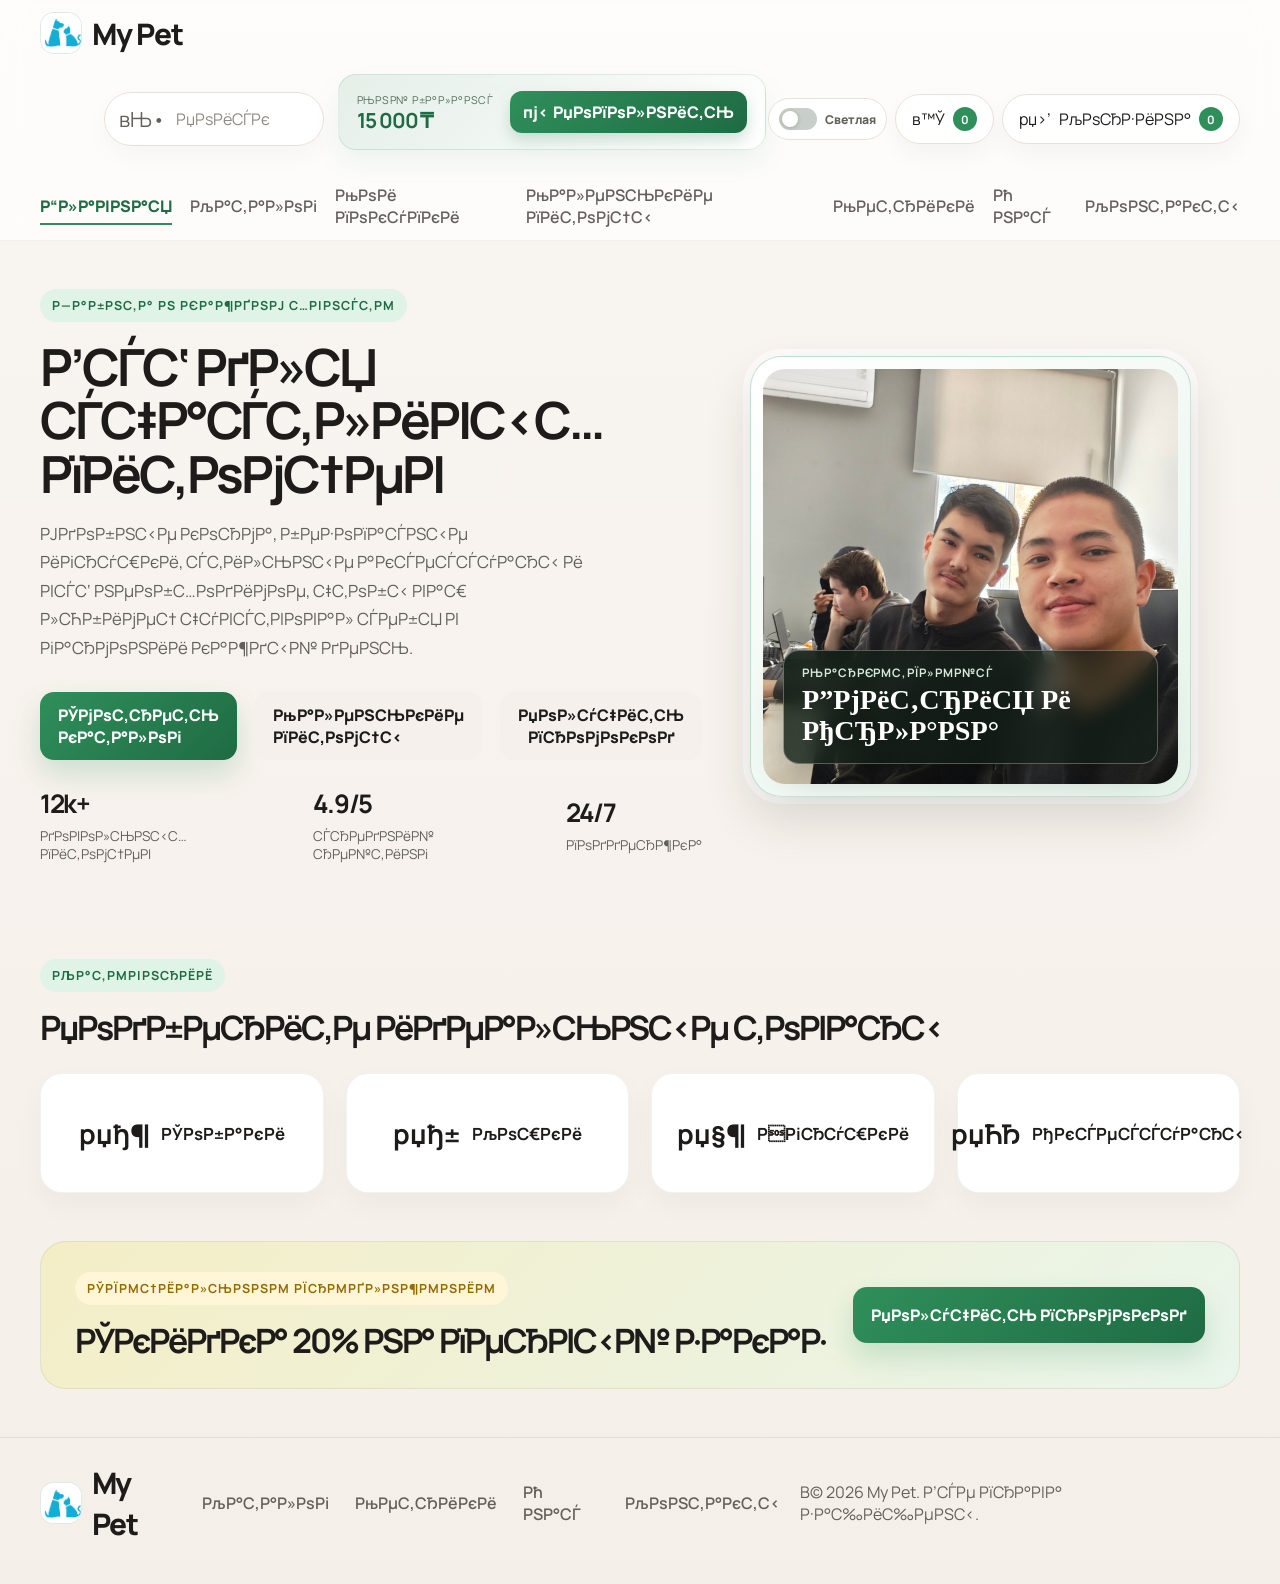
==== commit dcca80d6: "Fix GitHub Pages cache busting for static assets Co-authored-by: Copilot <223556219+Copilot@users.no" ====
--- a/index.html
+++ b/index.html
@@ -1,12 +1,12 @@
-<!DOCTYPE html>
+﻿<!DOCTYPE html>
 <html lang="ru">
   <head>
     <meta charset="UTF-8" />
     <meta name="viewport" content="width=device-width, initial-scale=1.0" />
-    <title>My Pet — всё для счастливых питомцев</title>
+    <title>My Pet вЂ” РІСЃС‘ РґР»СЏ СЃС‡Р°СЃС‚Р»РёРІС‹С… РїРёС‚РѕРјС†РµРІ</title>
     <meta
       name="description"
-      content="My Pet — современный зоомагазин с товарами для собак, кошек и домашних любимцев."
+      content="My Pet вЂ” СЃРѕРІСЂРµРјРµРЅРЅС‹Р№ Р·РѕРѕРјР°РіР°Р·РёРЅ СЃ С‚РѕРІР°СЂР°РјРё РґР»СЏ СЃРѕР±Р°Рє, РєРѕС€РµРє Рё РґРѕРјР°С€РЅРёС… Р»СЋР±РёРјС†РµРІ."
     />
     <link rel="preconnect" href="https://fonts.googleapis.com" />
     <link rel="preconnect" href="https://fonts.gstatic.com" crossorigin />
@@ -15,7 +15,7 @@
       rel="stylesheet"
     />
     <link rel="icon" href="favicon.ico" type="image/x-icon" />
-    <link rel="stylesheet" href="style.css" />
+    <link rel="stylesheet" href="style.css?v=20261002" />
     <link rel="preconnect" href="index2.html">
   </head>
   <body>
@@ -27,46 +27,46 @@
             <span>My Pet</span>
           </a>
 
-          <nav class="main-nav" aria-label="Основное меню">
-            <a href="index.html">Главная</a>
-            <a href="catalog.html">Каталог</a>
-            <a href="orders.html">Мои покупки</a>
-            <a href="index2.html">Маленькие питомцы</a>
-            <a href="metrics%20(1).html">Метрики</a>
-            <a href="about.html">О нас</a>
-            <a href="contacts.html">Контакты</a>
+          <nav class="main-nav" aria-label="РћСЃРЅРѕРІРЅРѕРµ РјРµРЅСЋ">
+            <a href="index.html">Р“Р»Р°РІРЅР°СЏ</a>
+            <a href="catalog.html">РљР°С‚Р°Р»РѕРі</a>
+            <a href="orders.html">РњРѕРё РїРѕРєСѓРїРєРё</a>
+            <a href="index2.html">РњР°Р»РµРЅСЊРєРёРµ РїРёС‚РѕРјС†С‹</a>
+            <a href="metrics%20(1).html">РњРµС‚СЂРёРєРё</a>
+            <a href="about.html">Рћ РЅР°СЃ</a>
+            <a href="contacts.html">РљРѕРЅС‚Р°РєС‚С‹</a>
           </nav>
 
           <div class="header-tools">
-            <label class="search-box" aria-label="Поиск товаров">
-              <span class="search-icon">⌕</span>
-              <input id="searchInput" type="search" placeholder="Поиск" />
+            <label class="search-box" aria-label="РџРѕРёСЃРє С‚РѕРІР°СЂРѕРІ">
+              <span class="search-icon">вЊ•</span>
+              <input id="searchInput" type="search" placeholder="РџРѕРёСЃРє" />
             </label>
 
             <div class="wallet-panel header-wallet" aria-live="polite">
               <div class="wallet-copy">
-                <span class="wallet-label">Мой баланс</span>
-                <strong class="wallet-value" data-balance-display>0 ₸</strong>
+                <span class="wallet-label">РњРѕР№ Р±Р°Р»Р°РЅСЃ</span>
+                <strong class="wallet-value" data-balance-display>0 в‚ё</strong>
               </div>
               <button class="wallet-button" id="topUpBalanceButton" type="button">
-                <span aria-hidden="true">＋</span> Пополнить
+                <span aria-hidden="true">пј‹</span> РџРѕРїРѕР»РЅРёС‚СЊ
               </button>
             </div>
 
             <label class="theme-toggle">
-              <input id="themeToggle" type="checkbox" role="switch" aria-label="Тёмная тема" />
+              <input id="themeToggle" type="checkbox" role="switch" aria-label="РўС‘РјРЅР°СЏ С‚РµРјР°" />
               <span class="theme-switch" aria-hidden="true"><span></span></span>
-              <span class="theme-toggle-label" data-theme-label>Светлая</span>
+              <span class="theme-toggle-label" data-theme-label>РЎРІРµС‚Р»Р°СЏ</span>
             </label>
 
-            <a class="icon-button" id="favoriteButton" href="favorites.html" aria-label="Избранное">
-              <span>♡</span>
+            <a class="icon-button" id="favoriteButton" href="favorites.html" aria-label="РР·Р±СЂР°РЅРЅРѕРµ">
+              <span>в™Ў</span>
               <span class="count" id="favoriteCount">0</span>
             </a>
 
-            <a class="cart-button" id="cartButton" href="cart.html" aria-label="Корзина">
-              <span>🛒</span>
-              <span>Корзина</span>
+            <a class="cart-button" id="cartButton" href="cart.html" aria-label="РљРѕСЂР·РёРЅР°">
+              <span>рџ›’</span>
+              <span>РљРѕСЂР·РёРЅР°</span>
               <span class="count" id="cartCount">0</span>
             </a>
           </div>
@@ -76,40 +76,40 @@
       <main>
         <section class="hero container section-space">
           <div class="hero-copy">
-            <span class="eyebrow">Забота о каждом хвосте</span>
-            <h1>Всё для счастливых питомцев</h1>
+            <span class="eyebrow">Р—Р°Р±РѕС‚Р° Рѕ РєР°Р¶РґРѕРј С…РІРѕСЃС‚Рµ</span>
+            <h1>Р’СЃС‘ РґР»СЏ СЃС‡Р°СЃС‚Р»РёРІС‹С… РїРёС‚РѕРјС†РµРІ</h1>
             <p>
-              Удобные корма, безопасные игрушки, стильные аксессуары и всё необходимое,
-              чтобы ваш любимец чувствовал себя в гармонии каждый день.
+              РЈРґРѕР±РЅС‹Рµ РєРѕСЂРјР°, Р±РµР·РѕРїР°СЃРЅС‹Рµ РёРіСЂСѓС€РєРё, СЃС‚РёР»СЊРЅС‹Рµ Р°РєСЃРµСЃСЃСѓР°СЂС‹ Рё РІСЃС‘ РЅРµРѕР±С…РѕРґРёРјРѕРµ,
+              С‡С‚РѕР±С‹ РІР°С€ Р»СЋР±РёРјРµС† С‡СѓРІСЃС‚РІРѕРІР°Р» СЃРµР±СЏ РІ РіР°СЂРјРѕРЅРёРё РєР°Р¶РґС‹Р№ РґРµРЅСЊ.
             </p>
 
             <div class="hero-actions">
-              <a class="primary-btn" href="catalog.html">Смотреть каталог</a>
-              <a class="secondary-btn" href="index2.html">Маленькие питомцы</a>
-              <button class="secondary-btn" id="promoButton" type="button">Получить промокод</button>
+              <a class="primary-btn" href="catalog.html">РЎРјРѕС‚СЂРµС‚СЊ РєР°С‚Р°Р»РѕРі</a>
+              <a class="secondary-btn" href="index2.html">РњР°Р»РµРЅСЊРєРёРµ РїРёС‚РѕРјС†С‹</a>
+              <button class="secondary-btn" id="promoButton" type="button">РџРѕР»СѓС‡РёС‚СЊ РїСЂРѕРјРѕРєРѕРґ</button>
             </div>
             <div class="hero-stats">
               <div>
                 <strong>12k+</strong>
-                <span>довольных питомцев</span>
+                <span>РґРѕРІРѕР»СЊРЅС‹С… РїРёС‚РѕРјС†РµРІ</span>
               </div>
               <div>
                 <strong>4.9/5</strong>
-                <span>средний рейтинг</span>
+                <span>СЃСЂРµРґРЅРёР№ СЂРµР№С‚РёРЅРі</span>
               </div>
               <div>
                 <strong>24/7</strong>
-                <span>поддержка</span>
+                <span>РїРѕРґРґРµСЂР¶РєР°</span>
               </div>
             </div>
           </div>
 
           <div class="hero-visual">
             <div class="image-card">
-              <img src="5330452060048136921.jpg" alt="Наша фотография" />
+              <img src="5330452060048136921.jpg" alt="РќР°С€Р° С„РѕС‚РѕРіСЂР°С„РёСЏ" />
               <div class="hero-photo-caption">
-                <span>Маркетплейс</span>
-                <strong>Дмитрия и Арлана</strong>
+                <span>РњР°СЂРєРµС‚РїР»РµР№СЃ</span>
+                <strong>Р”РјРёС‚СЂРёСЏ Рё РђСЂР»Р°РЅР°</strong>
               </div>
             </div>
           </div>
@@ -117,26 +117,26 @@
 
         <section class="categories container section-space">
           <div class="section-heading">
-            <span class="eyebrow">Категории</span>
-            <h2>Подберите идеальные товары</h2>
+            <span class="eyebrow">РљР°С‚РµРіРѕСЂРёРё</span>
+            <h2>РџРѕРґР±РµСЂРёС‚Рµ РёРґРµР°Р»СЊРЅС‹Рµ С‚РѕРІР°СЂС‹</h2>
           </div>
 
           <div class="category-grid">
             <a class="category-card" data-category="dogs" href="catalog.html?category=dogs">
-              <span class="category-icon">🐶</span>
-              <span>Собаки</span>
+              <span class="category-icon">рџђ¶</span>
+              <span>РЎРѕР±Р°РєРё</span>
             </a>
             <a class="category-card" data-category="cats" href="catalog.html?category=cats">
-              <span class="category-icon">🐱</span>
-              <span>Кошки</span>
+              <span class="category-icon">рџђ±</span>
+              <span>РљРѕС€РєРё</span>
             </a>
             <a class="category-card" data-category="toys" href="catalog.html?category=toys">
-              <span class="category-icon">🧶</span>
-              <span>Игрушки</span>
+              <span class="category-icon">рџ§¶</span>
+              <span>РРіСЂСѓС€РєРё</span>
             </a>
             <a class="category-card" data-category="accessories" href="catalog.html?category=accessories">
-              <span class="category-icon">🎀</span>
-              <span>Аксессуары</span>
+              <span class="category-icon">рџЋЂ</span>
+              <span>РђРєСЃРµСЃСЃСѓР°СЂС‹</span>
             </a>
           </div>
         </section>
@@ -144,10 +144,10 @@
         <section class="promo-strip container section-space">
           <div class="promo-content">
             <div>
-              <span class="eyebrow accent">Специальное предложение</span>
-              <h2>Скидка 20% на первый заказ</h2>
-            </div>
-            <button class="primary-btn" id="promoButtonStrip" type="button">Получить промокод</button>
+              <span class="eyebrow accent">РЎРїРµС†РёР°Р»СЊРЅРѕРµ РїСЂРµРґР»РѕР¶РµРЅРёРµ</span>
+              <h2>РЎРєРёРґРєР° 20% РЅР° РїРµСЂРІС‹Р№ Р·Р°РєР°Р·</h2>
+            </div>
+            <button class="primary-btn" id="promoButtonStrip" type="button">РџРѕР»СѓС‡РёС‚СЊ РїСЂРѕРјРѕРєРѕРґ</button>
           </div>
         </section>
 
@@ -162,24 +162,24 @@
             </a>
           </div>
           <div class="footer-links">
-            <a href="catalog.html">Каталог</a>
-            <a href="metrics%20(1).html">Метрики</a>
-            <a href="about.html">О нас</a>
-            <a href="contacts.html">Контакты</a>
-          </div>
-          <div class="copyright">© 2026 My Pet. Все права защищены.</div>
+            <a href="catalog.html">РљР°С‚Р°Р»РѕРі</a>
+            <a href="metrics%20(1).html">РњРµС‚СЂРёРєРё</a>
+            <a href="about.html">Рћ РЅР°СЃ</a>
+            <a href="contacts.html">РљРѕРЅС‚Р°РєС‚С‹</a>
+          </div>
+          <div class="copyright">В© 2026 My Pet. Р’СЃРµ РїСЂР°РІР° Р·Р°С‰РёС‰РµРЅС‹.</div>
         </div>
       </footer>
     </div>
 
-    <button class="scroll-top" id="scrollTop" type="button" aria-label="Наверх">↑</button>
+    <button class="scroll-top" id="scrollTop" type="button" aria-label="РќР°РІРµСЂС…">в†‘</button>
 
     <div class="modal" id="cartModal" aria-hidden="true">
       <div class="modal-backdrop" data-close="cartModal"></div>
       <div class="modal-dialog cart-modal" role="dialog" aria-modal="true" aria-labelledby="cartTitle">
         <div class="modal-header">
-          <h3 id="cartTitle">Корзина</h3>
-          <button class="close-btn" type="button" data-close="cartModal" aria-label="Закрыть корзину">×</button>
+          <h3 id="cartTitle">РљРѕСЂР·РёРЅР°</h3>
+          <button class="close-btn" type="button" data-close="cartModal" aria-label="Р—Р°РєСЂС‹С‚СЊ РєРѕСЂР·РёРЅСѓ">Г—</button>
         </div>
         <div class="cart-content" id="cartContent"></div>
       </div>
@@ -189,13 +189,13 @@
       <div class="modal-backdrop" data-close="promoModal"></div>
       <div class="modal-dialog promo-modal" role="dialog" aria-modal="true" aria-labelledby="promoTitle">
         <div class="modal-header">
-          <h3 id="promoTitle">Ваш промокод</h3>
-          <button class="close-btn" type="button" data-close="promoModal" aria-label="Закрыть промокод">×</button>
+          <h3 id="promoTitle">Р’Р°С€ РїСЂРѕРјРѕРєРѕРґ</h3>
+          <button class="close-btn" type="button" data-close="promoModal" aria-label="Р—Р°РєСЂС‹С‚СЊ РїСЂРѕРјРѕРєРѕРґ">Г—</button>
         </div>
         <div class="promo-content-box">
-          <p>Используйте промокод при оформлении заказа:</p>
+          <p>РСЃРїРѕР»СЊР·СѓР№С‚Рµ РїСЂРѕРјРѕРєРѕРґ РїСЂРё РѕС„РѕСЂРјР»РµРЅРёРё Р·Р°РєР°Р·Р°:</p>
           <div class="promo-code" id="promoCodeBox">PAWS20</div>
-          <button class="primary-btn" type="button" id="copyPromoCode">Копировать</button>
+          <button class="primary-btn" type="button" id="copyPromoCode">РљРѕРїРёСЂРѕРІР°С‚СЊ</button>
         </div>
       </div>
     </div>
@@ -204,29 +204,29 @@
       <div class="modal-backdrop" data-close="balanceModal"></div>
       <div class="modal-dialog payment-modal" role="dialog" aria-modal="true" aria-labelledby="balanceTitle">
         <div class="modal-header">
-          <h3 id="balanceTitle">Пополнение баланса</h3>
-          <button class="close-btn" type="button" data-close="balanceModal" aria-label="Закрыть пополнение баланса">×</button>
+          <h3 id="balanceTitle">РџРѕРїРѕР»РЅРµРЅРёРµ Р±Р°Р»Р°РЅСЃР°</h3>
+          <button class="close-btn" type="button" data-close="balanceModal" aria-label="Р—Р°РєСЂС‹С‚СЊ РїРѕРїРѕР»РЅРµРЅРёРµ Р±Р°Р»Р°РЅСЃР°">Г—</button>
         </div>
 
         <div class="payment-content">
           <div class="payment-summary">
-            <span>Сумма пополнения</span>
-            <strong id="balanceTopUpAmount">0 ₸</strong>
+            <span>РЎСѓРјРјР° РїРѕРїРѕР»РЅРµРЅРёСЏ</span>
+            <strong id="balanceTopUpAmount">0 в‚ё</strong>
           </div>
 
           <div class="bank-badge">
-            <span>💳</span>
-            <strong>Оплата через Kaspi Bank</strong>
+            <span>рџ’і</span>
+            <strong>РћРїР»Р°С‚Р° С‡РµСЂРµР· Kaspi Bank</strong>
           </div>
 
           <div class="form-field wide-field">
-            <label for="balanceAmountInput">Сумма</label>
+            <label for="balanceAmountInput">РЎСѓРјРјР°</label>
             <input id="balanceAmountInput" type="number" min="500" step="500" value="5000" />
           </div>
 
           <div class="payment-actions">
-            <button class="secondary-btn" type="button" id="cancelTopUpBtn">Отмена</button>
-            <button class="primary-btn" type="button" id="confirmTopUpBtn">Пополнить</button>
+            <button class="secondary-btn" type="button" id="cancelTopUpBtn">РћС‚РјРµРЅР°</button>
+            <button class="primary-btn" type="button" id="confirmTopUpBtn">РџРѕРїРѕР»РЅРёС‚СЊ</button>
           </div>
         </div>
       </div>
@@ -236,24 +236,24 @@
       <div class="modal-backdrop" data-close="paymentModal"></div>
       <div class="modal-dialog payment-modal" role="dialog" aria-modal="true" aria-labelledby="paymentTitle">
         <div class="modal-header">
-          <h3 id="paymentTitle">Способ оплаты</h3>
-          <button class="close-btn" type="button" data-close="paymentModal" aria-label="Закрыть способ оплаты">×</button>
+          <h3 id="paymentTitle">РЎРїРѕСЃРѕР± РѕРїР»Р°С‚С‹</h3>
+          <button class="close-btn" type="button" data-close="paymentModal" aria-label="Р—Р°РєСЂС‹С‚СЊ СЃРїРѕСЃРѕР± РѕРїР»Р°С‚С‹">Г—</button>
         </div>
         <div class="payment-content">
           <div class="payment-summary">
-            <span>К оплате</span>
-            <strong id="paymentTotal">0 ₸</strong>
+            <span>Рљ РѕРїР»Р°С‚Рµ</span>
+            <strong id="paymentTotal">0 в‚ё</strong>
           </div>
 
           <div class="payment-summary">
-            <span>Останется на балансе</span>
-            <strong id="paymentBalance">0 ₸</strong>
-          </div>
-
-          <div class="payment-methods" role="radiogroup" aria-label="Способ оплаты">
+            <span>РћСЃС‚Р°РЅРµС‚СЃСЏ РЅР° Р±Р°Р»Р°РЅСЃРµ</span>
+            <strong id="paymentBalance">0 в‚ё</strong>
+          </div>
+
+          <div class="payment-methods" role="radiogroup" aria-label="РЎРїРѕСЃРѕР± РѕРїР»Р°С‚С‹">
             <label class="payment-option">
               <input type="radio" name="paymentMethod" value="card" checked />
-              <span>Каспи Банк</span>
+              <span>РљР°СЃРїРё Р‘Р°РЅРє</span>
             </label>
           </div>
 
@@ -261,21 +261,21 @@
             <div class="saved-card-box" id="savedCardBox"></div>
 
             <div class="bank-badge">
-              <span>💳</span>
-              <strong>Оплата через Kaspi Bank</strong>
+              <span>рџ’і</span>
+              <strong>РћРїР»Р°С‚Р° С‡РµСЂРµР· Kaspi Bank</strong>
             </div>
 
             <div class="form-grid">
               <div class="form-field wide-field">
-                <label for="cardHolder">Владелец карты</label>
-                <input id="cardHolder" name="cardHolder" type="text" placeholder="Иван Иванов" />
+                <label for="cardHolder">Р’Р»Р°РґРµР»РµС† РєР°СЂС‚С‹</label>
+                <input id="cardHolder" name="cardHolder" type="text" placeholder="РРІР°РЅ РРІР°РЅРѕРІ" />
               </div>
               <div class="form-field wide-field">
-                <label for="cardNumber">Номер карты Kaspi</label>
+                <label for="cardNumber">РќРѕРјРµСЂ РєР°СЂС‚С‹ Kaspi</label>
                 <input id="cardNumber" name="cardNumber" type="text" inputmode="numeric" maxlength="19" placeholder="1234 5678 9012 3456" />
               </div>
               <div class="form-field">
-                <label for="cardExpiry">Срок</label>
+                <label for="cardExpiry">РЎСЂРѕРє</label>
                 <input id="cardExpiry" name="cardExpiry" type="text" inputmode="numeric" maxlength="5" placeholder="MM/YY" />
               </div>
               <div class="form-field">
@@ -286,13 +286,13 @@
 
             <label class="save-card-box">
               <input type="checkbox" id="saveCardCheckbox" checked />
-              <span>Привязать карту Kaspi для следующих заказов</span>
+              <span>РџСЂРёРІСЏР·Р°С‚СЊ РєР°СЂС‚Сѓ Kaspi РґР»СЏ СЃР»РµРґСѓСЋС‰РёС… Р·Р°РєР°Р·РѕРІ</span>
             </label>
           </div>
 
           <div class="payment-actions">
-            <button class="secondary-btn" type="button" data-close="paymentModal">Отмена</button>
-            <button class="primary-btn" type="button" id="confirmPaymentBtn">Оплатить</button>
+            <button class="secondary-btn" type="button" data-close="paymentModal">РћС‚РјРµРЅР°</button>
+            <button class="primary-btn" type="button" id="confirmPaymentBtn">РћРїР»Р°С‚РёС‚СЊ</button>
           </div>
         </div>
       </div>
@@ -300,7 +300,7 @@
 
     <div class="toast-container" id="toastContainer" aria-live="polite" aria-atomic="true"></div>
 
-    <script src="script.js"></script>
+    <script src="script.js?v=20261002"></script>
   </body>
 </html>
-    +    
--- a/style.css
+++ b/style.css
@@ -924,6 +924,23 @@
   gap: 12px;
 }
 
+.product-short-description {
+  margin: 0;
+  color: var(--muted);
+  line-height: 1.55;
+  font-size: 0.9rem;
+  display: -webkit-box;
+  -webkit-line-clamp: 3;
+  -webkit-box-orient: vertical;
+  overflow: hidden;
+}
+
+.details-btn {
+  min-height: 48px;
+  border-radius: 14px;
+  padding: 0 14px;
+}
+
 .add-cart-btn {
   flex: 1;
   min-height: 48px;
@@ -932,6 +949,72 @@
   background: linear-gradient(135deg, var(--primary) 0%, #49a66e 100%);
   color: #fff;
   font-weight: 700;
+}
+
+.product-modal-dialog {
+  max-width: 920px;
+  padding: 0;
+  overflow: hidden;
+}
+
+.product-modal-content {
+  display: grid;
+  grid-template-columns: minmax(260px, 1.1fr) minmax(0, 1fr);
+  gap: 0;
+}
+
+.product-modal-image {
+  position: relative;
+  min-height: 420px;
+  background: #f5eee4;
+}
+
+.product-modal-image img {
+  width: 100%;
+  height: 100%;
+  object-fit: cover;
+}
+
+.product-modal-info {
+  display: grid;
+  align-content: center;
+  gap: 16px;
+  padding: 28px 30px;
+}
+
+.product-modal-info h3 {
+  margin: 0;
+  font-size: clamp(2rem, 2vw, 2.7rem);
+  letter-spacing: -0.05em;
+}
+
+.product-detail-description {
+  margin: 0;
+  color: var(--muted);
+  line-height: 1.7;
+}
+
+.product-detail-list {
+  margin: 0;
+  padding-left: 1.2rem;
+  display: grid;
+  gap: 10px;
+  color: var(--text);
+  line-height: 1.5;
+}
+
+.product-detail-actions {
+  display: flex;
+  gap: 12px;
+  margin-top: 6px;
+  align-items: center;
+}
+
+.modal-favorite {
+  min-width: 58px;
+  min-height: 54px;
+  padding: 0 18px;
+  font-size: 1.3rem;
 }
 
 .cart-flight-image {
